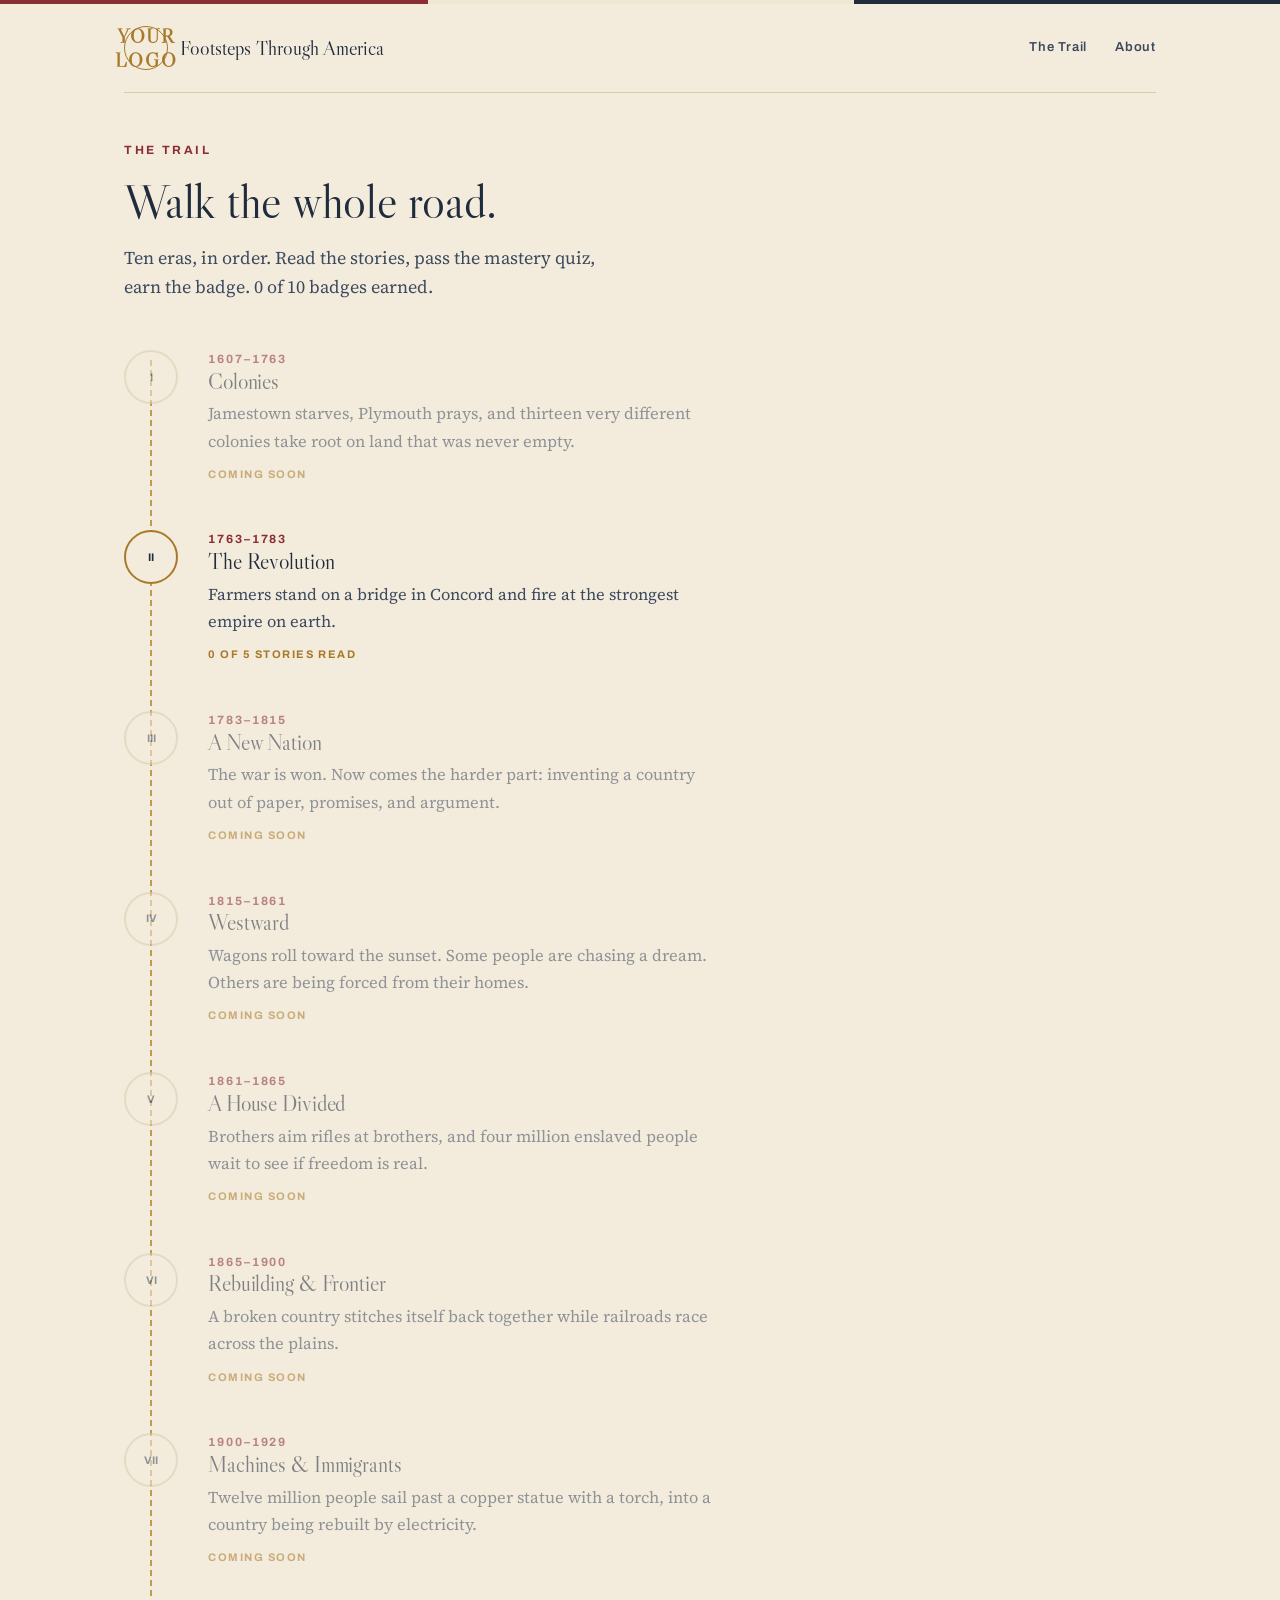
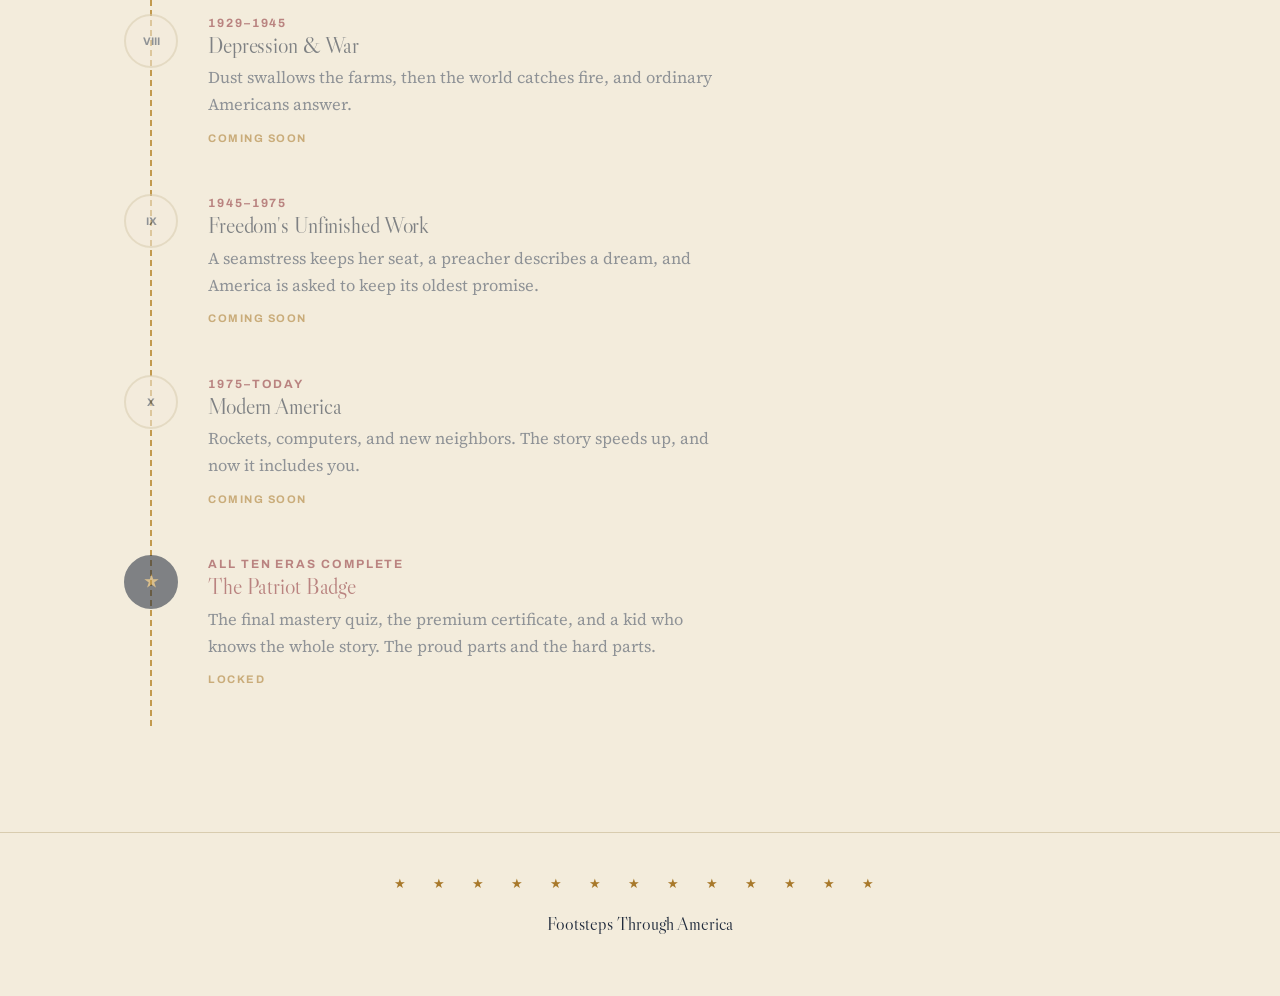
==== app/index.html @ eee246bb "Phase 1 build: landing page, app shell, and Era II fully playable - Landing page from the approved m" ====
<!DOCTYPE html>
<html lang="en">
<head>
<meta charset="UTF-8">
<meta name="viewport" content="width=device-width, initial-scale=1.0">
<title>The Trail — Footsteps Through America</title>
<link rel="preconnect" href="https://fonts.googleapis.com">
<link rel="preconnect" href="https://fonts.gstatic.com" crossorigin>
<link href="https://fonts.googleapis.com/css2?family=Libre+Caslon+Display&family=Source+Serif+4:ital,opsz,wght@0,8..60,400;0,8..60,600;1,8..60,400&family=Archivo:wght@500;600;700&display=swap" rel="stylesheet">
<link rel="stylesheet" href="../css/tokens.css">
<link rel="stylesheet" href="../css/app.css">
</head>
<body>

<div class="flagline"></div>

<div class="wrap">
  <nav>
    <a class="wordmark" href="../index.html">
      <span class="logo-slot">YOUR<br>LOGO</span>
      <span>Footsteps Through America</span>
    </a>
    <div class="navlinks">
      <a href="#/trail">The Trail</a>
      <a href="../index.html">About</a>
    </div>
  </nav>
</div>

<main id="view" class="wrap" aria-live="polite"></main>

<footer class="app-footer">
  <div class="wrap">
    <div class="starline">&#9733; &#9733; &#9733; &#9733; &#9733; &#9733; &#9733; &#9733; &#9733; &#9733; &#9733; &#9733; &#9733;</div>
    <div class="sig">Footsteps Through America</div>
  </div>
</footer>

<script src="../js/progress.js"></script>
<script src="../js/highlight.js"></script>
<script src="../js/player.js"></script>
<script src="../js/trail.js"></script>
<script src="../js/quiz.js"></script>
<script src="../js/app.js"></script>

</body>
</html>
---- css/tokens.css ----
/* Footsteps Through America — design tokens + shared base
   Source of truth: approved landing mockup (see FOOTSTEPS_AMERICA.md §9) */

:root{
  --paper:#F3ECDC;
  --paper-deep:#EAE0C9;
  --ink:#202B3C;
  --ink-soft:#3D4A5E;
  --night:#1A2333;
  --oxblood:#8A2E35;
  --brass:#A8792B;
  --brass-soft:#C29A4E;
  --rule:#D8CCAF;
  --paper-on-night:#EFE7D4;
}

*{margin:0;padding:0;box-sizing:border-box;}
html{scroll-behavior:smooth;}
@media (prefers-reduced-motion: reduce){
  html{scroll-behavior:auto;}
  *,*::before,*::after{animation:none!important;transition:none!important;}
}
body{
  background:var(--paper);
  color:var(--ink);
  font-family:'Source Serif 4', Georgia, serif;
  font-size:18px;
  line-height:1.65;
}
h1,h2,h3{font-family:'Libre Caslon Display', Georgia, serif;font-weight:400;line-height:1.12;letter-spacing:-0.005em;}
a{color:inherit;}
:focus-visible{outline:3px solid var(--brass);outline-offset:3px;}

.label{
  font-family:'Archivo', sans-serif;
  font-size:12px;
  font-weight:700;
  letter-spacing:0.22em;
  text-transform:uppercase;
  color:var(--oxblood);
}
.wrap{max-width:1080px;margin:0 auto;padding:0 24px;}

/* red-white-blue lives here and ONLY here */
.flagline{height:4px;background:linear-gradient(90deg,var(--oxblood) 0 33.4%,var(--paper-on-night) 33.4% 66.7%,var(--ink) 66.7% 100%);}

nav{
  display:flex;align-items:center;justify-content:space-between;
  padding:22px 0;border-bottom:1px solid var(--rule);
}
.wordmark{display:flex;align-items:center;gap:12px;text-decoration:none;}
.logo-slot{
  width:44px;height:44px;border:1.5px solid var(--brass);border-radius:50%;
  display:flex;align-items:center;justify-content:center;
  font-family:'Archivo',sans-serif;font-size:9px;font-weight:700;letter-spacing:0.08em;
  color:var(--brass);text-align:center;line-height:1.2;
}
.wordmark span{font-family:'Libre Caslon Display',serif;font-size:20px;}
.navlinks{display:flex;gap:28px;align-items:center;font-family:'Archivo',sans-serif;font-size:13px;font-weight:600;letter-spacing:0.06em;}
.navlinks a{text-decoration:none;color:var(--ink-soft);}
.navlinks a:hover{color:var(--oxblood);}

.btn{
  display:inline-block;font-family:'Archivo',sans-serif;font-weight:700;font-size:14px;
  letter-spacing:0.05em;text-decoration:none;border-radius:3px;
  padding:13px 26px;transition:background .18s ease,color .18s ease;
  border:none;cursor:pointer;
}
.btn-ink{background:var(--ink);color:var(--paper);}
.btn-ink:hover{background:var(--oxblood);}
.btn-ghost{background:transparent;border:1.5px solid var(--ink);color:var(--ink);}
.btn-ghost:hover{border-color:var(--oxblood);color:var(--oxblood);}
@media(max-width:760px){.navlinks a:not(.btn){display:none;}}

/* audio word highlight — spec'd in FOOTSTEPS_AMERICA.md §7 */
.w{transition:background .12s ease,color .12s ease;border-radius:2px;padding:0 1px;}
.w.lit{background:var(--oxblood);color:var(--paper);}
---- css/app.css ----
/* Footsteps Through America — app shell styles (Trail, Story, Quiz screens).
   Tokens come from tokens.css. */

#view{min-height:60vh;padding:48px 24px 96px;}
.loading{color:var(--ink-soft);font-style:italic;padding:48px 0;}

.crumb{
  display:inline-block;margin-bottom:28px;text-decoration:none;
  font-family:'Archivo',sans-serif;font-size:13px;font-weight:700;
  letter-spacing:0.08em;color:var(--ink-soft);
}
.crumb:hover{color:var(--oxblood);}

.screen-head{max-width:640px;margin-bottom:48px;}
.screen-head .label{display:block;margin-bottom:14px;}
.screen-head h1{font-size:clamp(30px,4.4vw,48px);}
.screen-sub{margin-top:14px;color:var(--ink-soft);font-size:18px;max-width:56ch;}

/* ---------- Trail screen ---------- */
.trail-screen{position:relative;max-width:640px;}
.trail-screen .trail-line{
  position:absolute;left:26px;top:10px;bottom:10px;width:0;
  border-left:2px dashed var(--brass-soft);
}
.trail-era{
  position:relative;display:block;padding:0 0 44px 84px;text-decoration:none;
}
.trail-era .era-badge{
  position:absolute;left:0;top:0;width:54px;height:54px;border-radius:50%;
  background:var(--paper);border:2px solid var(--brass);
  display:flex;align-items:center;justify-content:center;
  font-family:'Archivo',sans-serif;font-size:11px;font-weight:700;color:var(--ink);
}
.trail-era h3{font-size:22px;}
.trail-era .years{font-family:'Archivo',sans-serif;font-size:12px;font-weight:700;letter-spacing:0.16em;color:var(--oxblood);text-transform:uppercase;}
.trail-era p{color:var(--ink-soft);font-size:16.5px;max-width:56ch;margin-top:6px;}
.trail-era .era-status{
  display:inline-block;margin-top:10px;font-family:'Archivo',sans-serif;font-size:11px;
  font-weight:700;letter-spacing:0.14em;text-transform:uppercase;color:var(--brass);
}
a.trail-era:hover h3{color:var(--oxblood);}
.trail-era.locked{opacity:.55;}
.trail-era.locked .era-badge{border-color:var(--rule);color:var(--ink-soft);}
.trail-era.earned .era-badge{background:var(--brass);border-color:var(--brass);color:var(--paper);}
.trail-era.final .era-badge{background:var(--ink);border-color:var(--ink);color:var(--brass-soft);font-size:16px;}
.trail-era.final.earned .era-badge{background:var(--oxblood);border-color:var(--oxblood);}
.trail-era.final h3{color:var(--oxblood);}

/* ---------- Era screen ---------- */
.story-list{max-width:640px;display:grid;gap:0;margin-bottom:48px;}
.story-row{
  display:flex;align-items:center;gap:20px;padding:20px 6px;text-decoration:none;
  border-top:1px solid var(--rule);
}
.story-list .story-row:last-child{border-bottom:1px solid var(--rule);}
.story-row:hover strong{color:var(--oxblood);}
.story-num{
  flex:0 0 auto;width:40px;height:40px;border-radius:50%;border:1.5px solid var(--brass);
  display:flex;align-items:center;justify-content:center;
  font-family:'Archivo',sans-serif;font-size:13px;font-weight:700;color:var(--ink);
}
.story-row.read .story-num{background:var(--brass);color:var(--paper);}
.story-row-body{flex:1;display:flex;flex-direction:column;}
.story-row-body strong{font-family:'Libre Caslon Display',serif;font-weight:400;font-size:20px;}
.story-row-sub{font-size:14px;color:var(--ink-soft);}
.story-check{color:var(--brass);font-size:18px;width:22px;text-align:center;}

.era-quiz-card{
  max-width:640px;background:var(--paper-deep);border:1px solid var(--rule);border-radius:8px;
  padding:30px;display:flex;gap:24px;flex-wrap:wrap;align-items:center;justify-content:space-between;
}
.era-quiz-card h3{font-size:24px;margin-top:8px;}
.era-quiz-card p{color:var(--ink-soft);font-size:16px;margin-top:8px;max-width:44ch;}
.era-quiz-card .quiz-passed{color:var(--brass);font-family:'Archivo',sans-serif;font-size:13px;font-weight:700;letter-spacing:0.1em;text-transform:uppercase;}
.era-quiz-card .quiz-hint{font-style:italic;}
.era-quiz-actions{display:flex;gap:12px;flex-wrap:wrap;}

/* ---------- Story screen ---------- */
.story-hero{
  max-width:720px;border-radius:8px;overflow:hidden;position:relative;
  background:radial-gradient(120% 140% at 20% 0%, #33435E 0%, var(--night) 60%);
  padding:110px 28px 26px;margin-bottom:22px;
}
.story-hero .years{font-family:'Archivo',sans-serif;font-size:11px;font-weight:700;letter-spacing:0.2em;color:var(--brass-soft);text-transform:uppercase;position:absolute;top:20px;left:24px;}
.story-hero .stars{position:absolute;top:18px;right:24px;color:var(--brass-soft);letter-spacing:6px;font-size:11px;}
.story-hero h1{color:var(--paper-on-night);font-size:clamp(30px,4.4vw,44px);}
.story-hero-sub{color:var(--brass-soft);font-family:'Archivo',sans-serif;font-size:13px;font-weight:600;letter-spacing:0.1em;text-transform:uppercase;margin-top:8px;}

.player-mount{position:sticky;top:12px;z-index:20;max-width:720px;margin-bottom:26px;}
.player{
  background:var(--paper-deep);border:1px solid var(--rule);border-radius:6px;
  padding:14px 18px;display:flex;gap:16px;align-items:center;
  box-shadow:0 10px 24px -16px rgba(32,43,60,.4);
}
/* author display rules above would otherwise defeat the hidden attribute */
.player[hidden],.player-soon[hidden],.player svg[hidden]{display:none;}
.player .playbtn{
  flex:0 0 auto;width:44px;height:44px;border-radius:50%;background:var(--oxblood);
  color:var(--paper);display:flex;align-items:center;justify-content:center;border:none;cursor:pointer;
}
.player-mid{flex:1;display:flex;flex-direction:column;gap:6px;}
.player-mid .label{color:var(--brass);letter-spacing:0.18em;}
.scrub{width:100%;accent-color:var(--oxblood);}
.ptime{font-family:'Archivo',sans-serif;font-size:13px;font-weight:700;color:var(--ink-soft);}
.player-soon{color:var(--ink-soft);font-size:15px;padding:8px 2px;}

.story-text{max-width:720px;font-size:19px;}
.story-text p + p{margin-top:18px;}

.connections-card{
  max-width:720px;margin-top:36px;background:var(--paper-deep);border-left:3px solid var(--oxblood);
  padding:20px 22px;border-radius:0 4px 4px 0;font-size:16.5px;
}
.connections-card strong{font-family:'Archivo',sans-serif;font-size:12px;letter-spacing:0.16em;text-transform:uppercase;color:var(--oxblood);display:block;margin-bottom:8px;}
.connections-card .ask{margin-top:10px;}

.story-footer{max-width:720px;margin-top:40px;display:flex;gap:14px;flex-wrap:wrap;align-items:center;}

.paywall-card{max-width:640px;padding:40px 0;}
.paywall-card h1{font-size:clamp(28px,4vw,42px);margin-top:12px;}
.paywall-card .btn{margin-top:24px;}

/* ---------- Quiz screen ---------- */
.quiz-card{max-width:640px;}
.quiz-progress{font-family:'Archivo',sans-serif;font-size:12px;font-weight:700;letter-spacing:0.16em;text-transform:uppercase;color:var(--ink-soft);margin:16px 0 10px;}
.quiz-q{font-size:clamp(24px,3.4vw,32px);margin-bottom:26px;}
.quiz-options{display:grid;gap:12px;}
.quiz-opt{
  text-align:left;background:#FBF7EC;border:1px solid var(--rule);border-radius:6px;
  padding:16px 18px;font-family:'Source Serif 4',Georgia,serif;font-size:17px;color:var(--ink);
  cursor:pointer;transition:border-color .15s ease;
}
.quiz-opt:hover:not(:disabled){border-color:var(--brass);}
.quiz-opt.right{border-color:var(--brass);background:#F3EBD3;box-shadow:inset 0 0 0 1px var(--brass);}
.quiz-opt.wrong{border-color:var(--oxblood);box-shadow:inset 0 0 0 1px var(--oxblood);}
.quiz-opt:disabled{cursor:default;}
.quiz-feedback{margin-top:20px;}
.quiz-feedback p{color:var(--ink-soft);margin-bottom:14px;}

.quiz-results{padding-top:24px;}
.quiz-score{font-family:'Libre Caslon Display',serif;font-size:72px;color:var(--brass);margin:10px 0 6px;}
.quiz-score span{font-size:32px;color:var(--ink-soft);}
.quiz-results h2{font-size:clamp(26px,3.6vw,38px);}
.quiz-actions{margin-top:26px;display:flex;gap:12px;flex-wrap:wrap;}
.cert-name-row{margin-top:22px;display:flex;gap:12px;flex-wrap:wrap;}
.cert-name-row input{
  flex:1;min-width:220px;padding:13px 16px;font-family:'Source Serif 4',Georgia,serif;font-size:17px;
  border:1px solid var(--rule);border-radius:3px;background:#FBF7EC;color:var(--ink);
}

/* ---------- app footer ---------- */
.app-footer{border-top:1px solid var(--rule);padding:40px 0 56px;text-align:center;}
.app-footer .starline{color:var(--brass);letter-spacing:12px;font-size:13px;margin-bottom:16px;}
.app-footer .sig{font-family:'Libre Caslon Display',serif;font-size:18px;}
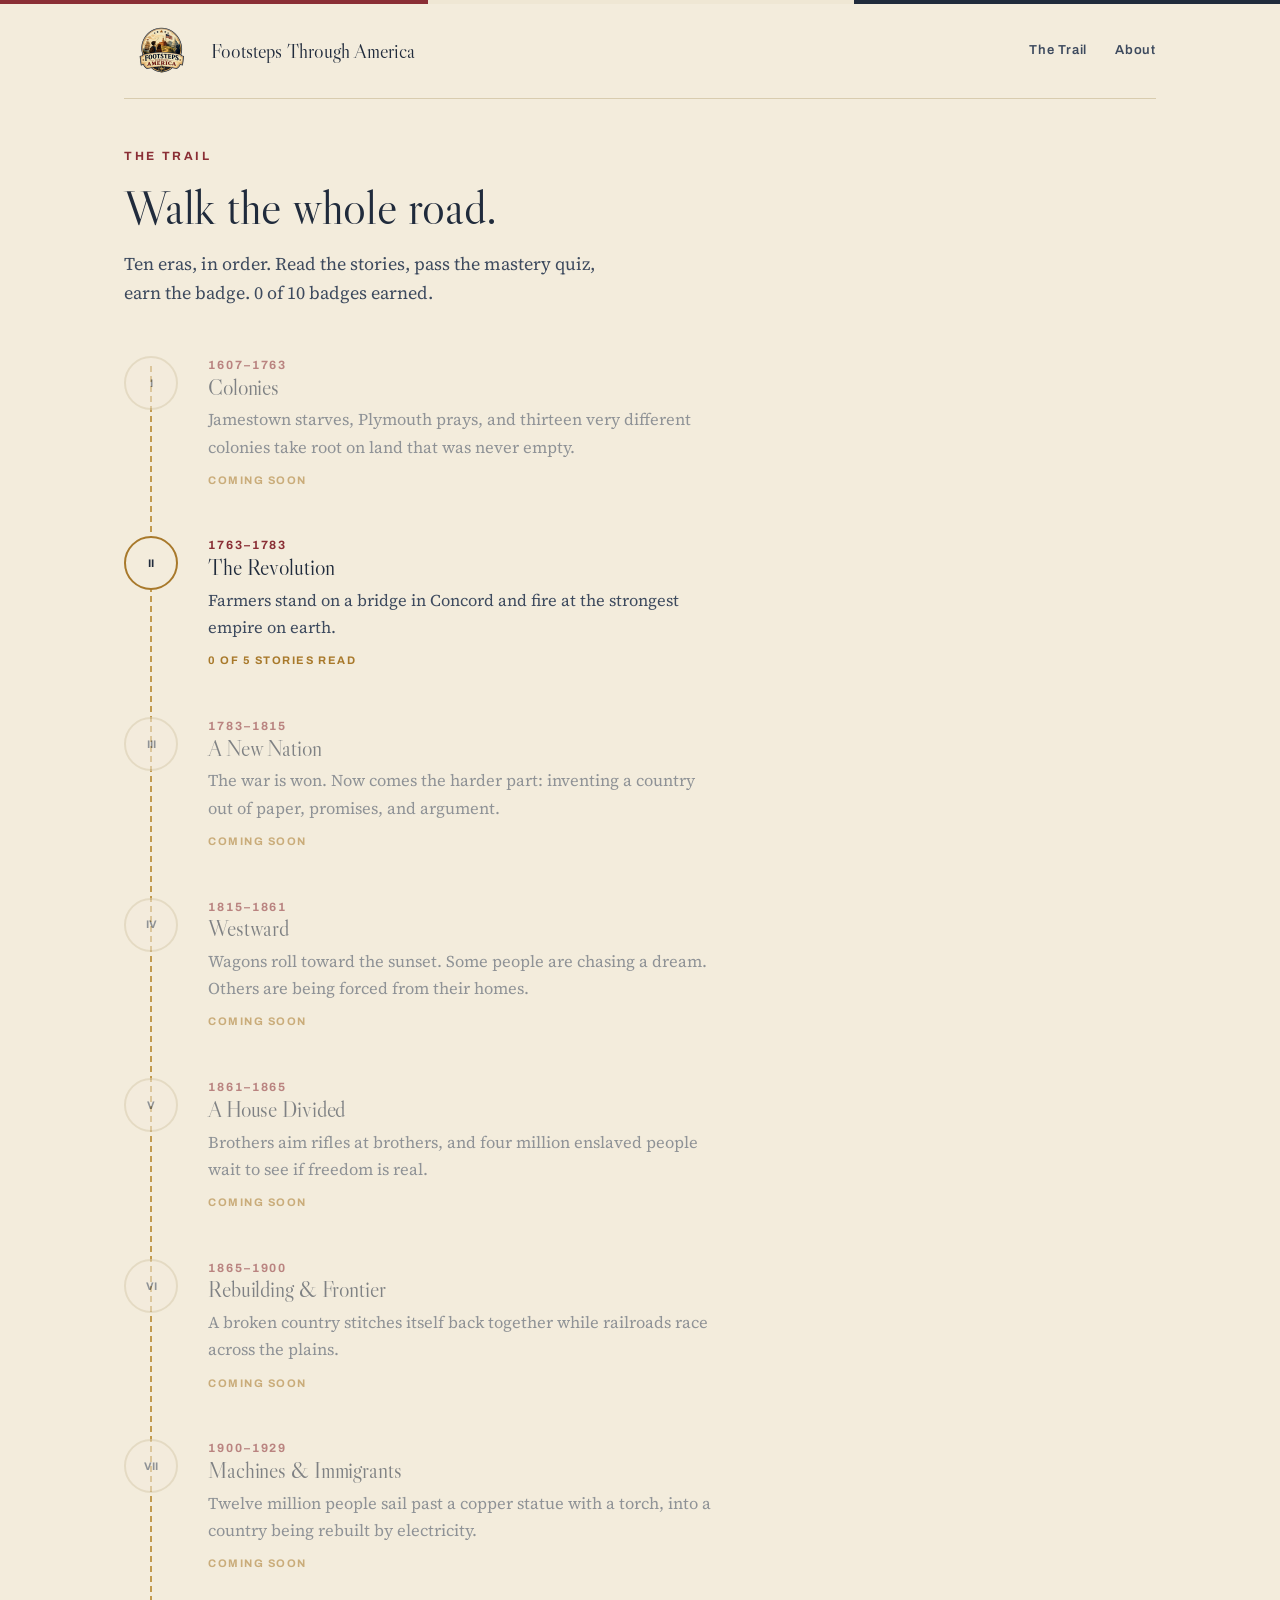
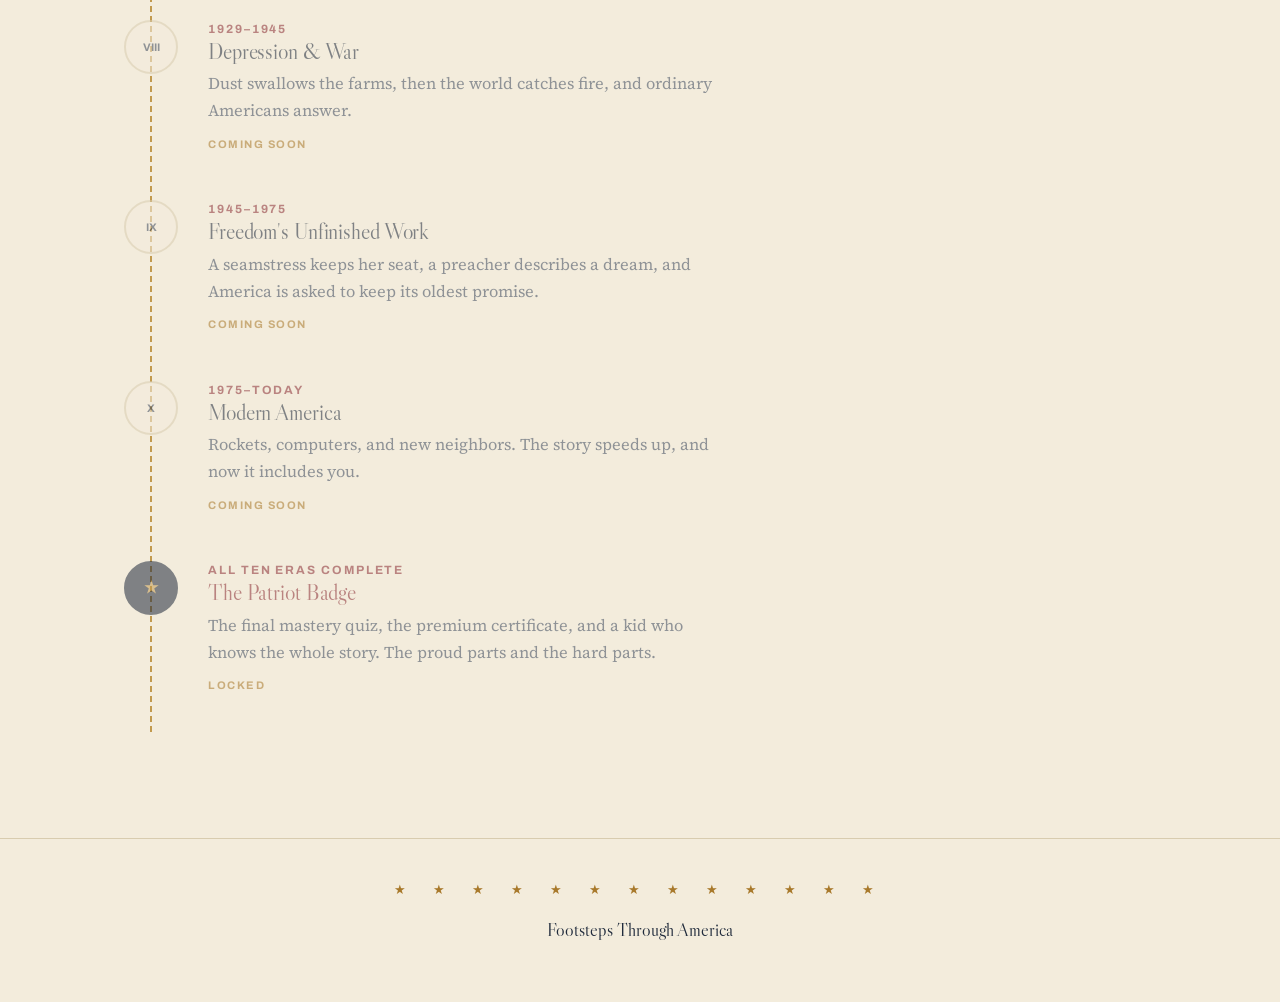
==== commit c484f92e: "Restore brand images corrupted by web rename; add optimized nav/favicon cuts GitHub's web-editor ren" ====
--- a/app/index.html
+++ b/app/index.html
@@ -4,6 +4,7 @@
 <meta charset="UTF-8">
 <meta name="viewport" content="width=device-width, initial-scale=1.0">
 <title>The Trail — Footsteps Through America</title>
+<link rel="icon" type="image/png" href="../assets/brand/favicon.png">
 <link rel="preconnect" href="https://fonts.googleapis.com">
 <link rel="preconnect" href="https://fonts.gstatic.com" crossorigin>
 <link href="https://fonts.googleapis.com/css2?family=Libre+Caslon+Display&family=Source+Serif+4:ital,opsz,wght@0,8..60,400;0,8..60,600;1,8..60,400&family=Archivo:wght@500;600;700&display=swap" rel="stylesheet">
@@ -17,7 +18,8 @@
 <div class="wrap">
   <nav>
     <a class="wordmark" href="../index.html">
-      <span class="logo-slot">YOUR<br>LOGO</span>
+      <img class="logo-img" src="../assets/brand/logo-nav.png" alt="" onerror="this.hidden=true;this.nextElementSibling.hidden=false">
+      <span class="logo-slot" hidden>YOUR<br>LOGO</span>
       <span>Footsteps Through America</span>
     </a>
     <div class="navlinks">
--- a/css/tokens.css
+++ b/css/tokens.css
@@ -56,6 +56,8 @@
   color:var(--brass);text-align:center;line-height:1.2;
 }
 .wordmark span{font-family:'Libre Caslon Display',serif;font-size:20px;}
+.logo-img{height:50px;width:auto;mix-blend-mode:multiply;}
+.logo-slot[hidden],.logo-img[hidden]{display:none;}
 .navlinks{display:flex;gap:28px;align-items:center;font-family:'Archivo',sans-serif;font-size:13px;font-weight:600;letter-spacing:0.06em;}
 .navlinks a{text-decoration:none;color:var(--ink-soft);}
 .navlinks a:hover{color:var(--oxblood);}
